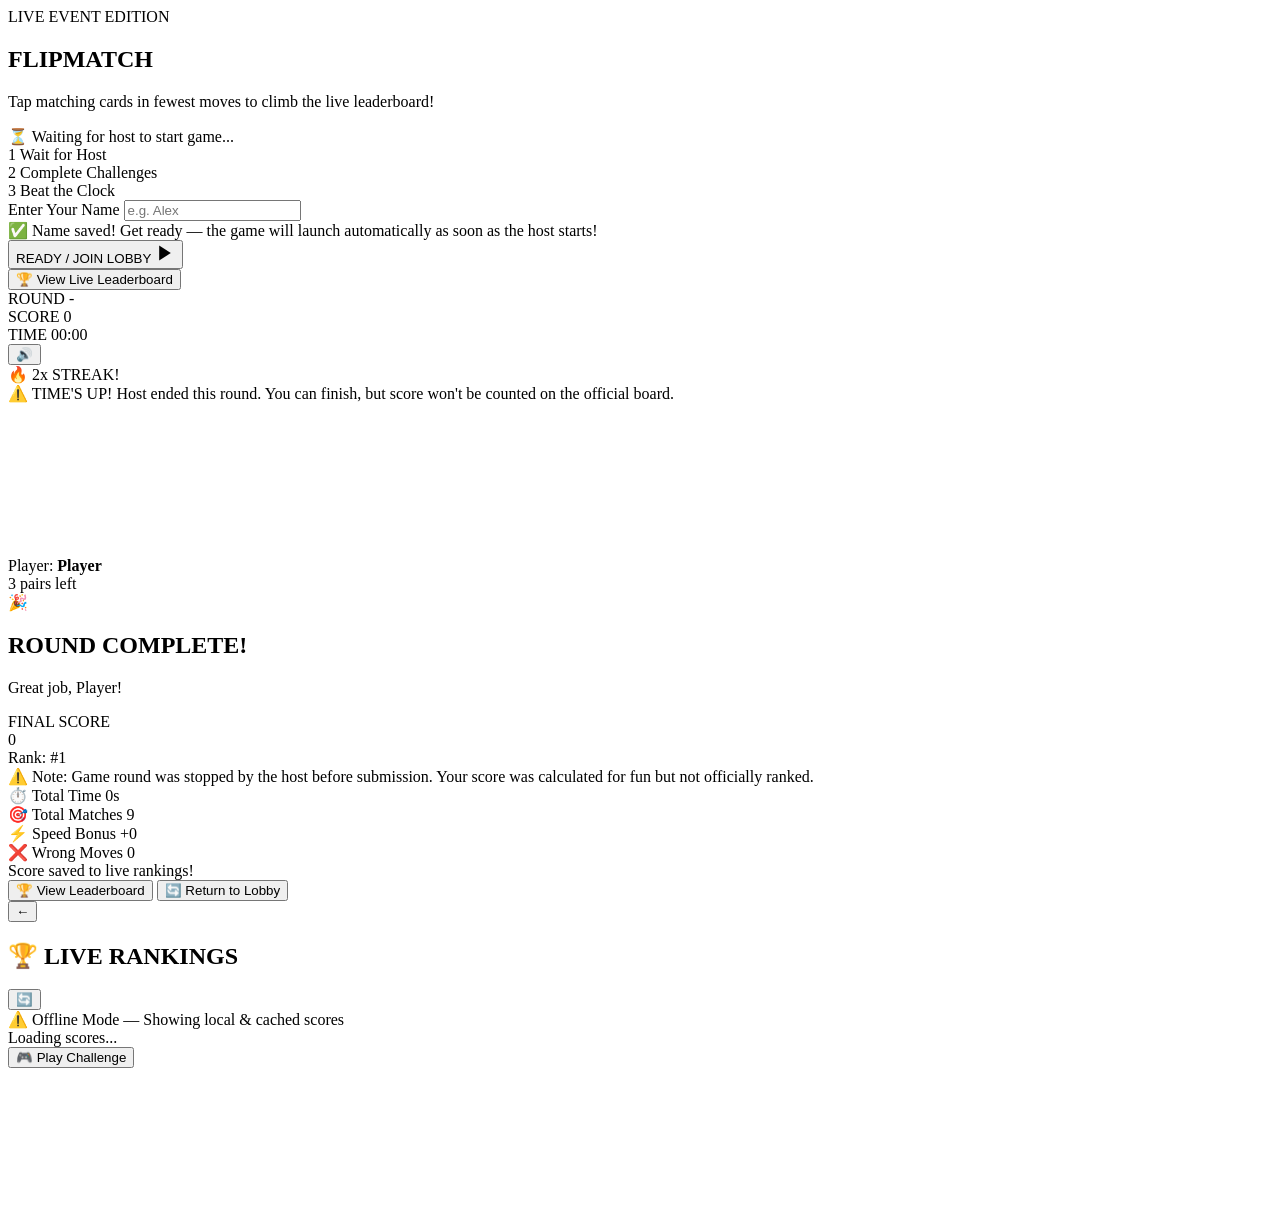
==== frontend/index.html @ e21f1265 "Add Jigsaw puzzle round 2, /games mounting, /api/games endpoints, and synchronized game frontend" ====
<!DOCTYPE html>
<html lang="en">
<head>
  <base href="/flipcard/">
  <meta charset="UTF-8">
  <meta name="viewport" content="width=device-width, initial-scale=1.0, maximum-scale=1.0, user-scalable=no">
  <meta name="description" content="Live Event Card Matching Game - Fast, fun, mobile-first memory challenge with live leaderboard rankings!">
  <meta name="theme-color" content="#0f172a">
  <title>FlipMatch — Live Event Challenge</title>

  <!-- Google Fonts for AARNA Neo-Brutalist Typography -->
  <link rel="preconnect" href="https://fonts.googleapis.com">
  <link rel="preconnect" href="https://fonts.gstatic.com" crossorigin>
  <link href="https://fonts.googleapis.com/css2?family=Poppins:wght@400;500;600;700;800;900&family=Quicksand:wght@600;700;800&display=swap" rel="stylesheet">

  <!-- Stylesheets -->
  <link rel="stylesheet" href="css/base.css">
  <link rel="stylesheet" href="css/game.css">
  <link rel="stylesheet" href="css/cards.css">
  <link rel="stylesheet" href="css/screens.css">
  <link rel="stylesheet" href="css/leaderboard.css">
</head>
<body>
  <div id="app" class="app-container">

    <!-- Toast Notification Container -->
    <div id="toast-container" class="toast-container" aria-live="polite"></div>

    <!-- Screen 1: Start Screen -->
    <section id="screen-start" class="screen screen-active">
      <div class="glass-card start-card">
        <div class="brand-badge">LIVE EVENT EDITION</div>
        <h1 class="game-title">FLIP<span class="gradient-text">MATCH</span></h1>
        <p class="game-subtitle">Tap matching cards in fewest moves to climb the live leaderboard!</p>

        <!-- Live Synchronized Game Status Banner -->
        <div id="lobby-status-banner" class="lobby-status-banner status-waiting">
          <span id="lobby-status-text">⏳ Waiting for host to start game...</span>
        </div>

        <div class="instructions-pill">
          <div class="step-item"><span class="step-num">1</span> Wait for Host</div>
          <div class="step-item"><span class="step-num">2</span> Complete Challenges</div>
          <div class="step-item"><span class="step-num">3</span> Beat the Clock</div>
        </div>

        <form id="start-form" class="start-form" onsubmit="return false;">
          <div class="input-group">
            <label for="player-name-input" class="input-label">Enter Your Name</label>
            <input 
              type="text" 
              id="player-name-input" 
              class="text-input" 
              placeholder="e.g. Alex" 
              maxlength="25" 
              autocomplete="name" 
              required
            >
          </div>

          <!-- Lobby Ready Message (When waiting for host) -->
          <div id="lobby-ready-msg" class="lobby-ready-msg hidden">
            ✅ Name saved! Get ready — the game will launch automatically as soon as the host starts!
          </div>
          
          <button id="btn-start-game" type="submit" class="btn btn-primary btn-glow">
            <span id="btn-start-text">READY / JOIN LOBBY</span>
            <svg class="btn-icon" viewBox="0 0 24 24" width="20" height="20" fill="currentColor">
              <path d="M5 3l14 9-14 9V3z"/>
            </svg>
          </button>
        </form>

        <div class="start-footer">
          <button id="btn-view-leaderboard" class="btn-link">
            🏆 View Live Leaderboard
          </button>
        </div>
      </div>
    </section>

    <!-- Screen 2: Game Screen -->
    <section id="screen-game" class="screen screen-hidden">
      <!-- Top HUD Header -->
      <header class="game-hud glass-bar">
        <div class="hud-item hud-round">
          <span class="hud-label">ROUND</span>
          <span id="hud-round-text" class="hud-value highlight-accent">-</span>
        </div>
        <div class="hud-item hud-score">
          <span class="hud-label">SCORE</span>
          <span id="hud-score-text" class="hud-value">0</span>
        </div>
        <div class="hud-item hud-timer">
          <span class="hud-label">TIME</span>
          <span id="hud-timer-text" class="hud-value">00:00</span>
        </div>
        <div class="hud-item hud-sound">
          <button id="btn-toggle-sound" class="btn-icon-toggle" aria-label="Toggle Sound">
            <span id="sound-icon">🔊</span>
          </button>
        </div>
      </header>

      <!-- Combo & Streak Banner -->
      <div id="combo-banner" class="combo-banner hidden">
        <span id="combo-text" class="combo-text">🔥 2x STREAK!</span>
      </div>

      <!-- Game Ended Alert (Shown if host stops round during play) -->
      <div id="game-ended-alert" class="game-ended-alert hidden">
        ⚠️ TIME'S UP! Host ended this round. You can finish, but score won't be counted on the official board.
      </div>

      <!-- Card Grid Area (Responsive 6-Card Grid) -->
      <main class="grid-container">
        <div id="card-grid" class="card-grid" role="region" aria-label="Card Matching Board">
          <!-- Cards injected dynamically by renderer -->
        </div>
        <div id="jigsaw-board" class="jigsaw-board hidden" role="region" aria-label="Jigsaw Puzzle Board">
          <canvas id="jigsaw-canvas"></canvas>
        </div>
      </main>

      <!-- Bottom Status Bar -->
      <footer class="game-footer">
        <div class="player-tag">
          Player: <strong id="hud-player-name">Player</strong>
        </div>
        <div class="status-indicator">
          <span id="round-pairs-remaining">3 pairs left</span>
        </div>
      </footer>
    </section>

    <!-- Screen 3: Result Screen -->
    <section id="screen-result" class="screen screen-hidden">
      <div class="glass-card result-card">
        <div class="result-header">
          <div class="result-icon-celebrate" id="result-badge-icon">🎉</div>
          <h2 class="result-title">ROUND COMPLETE!</h2>
          <p class="result-player">Great job, <span id="result-player-name" class="highlight-text">Player</span>!</p>
        </div>

        <div class="score-display-box">
          <span class="score-caption">FINAL SCORE</span>
          <div id="result-final-score" class="score-number-big">0</div>
          <div id="result-rank-badge" class="rank-badge hidden">Rank: #1</div>
        </div>

        <!-- Disqualified / Round Ended Notice -->
        <div id="result-ended-notice" class="notice-badge hidden">
          ⚠️ Note: Game round was stopped by the host before submission. Your score was calculated for fun but not officially ranked.
        </div>

        <div class="stats-breakdown">
          <div class="stat-row">
            <span class="stat-name">⏱️ Total Time</span>
            <span id="stat-total-time" class="stat-val">0s</span>
          </div>
          <div class="stat-row">
            <span class="stat-name">🎯 Total Matches</span>
            <span id="stat-total-matches" class="stat-val">9</span>
          </div>
          <div class="stat-row">
            <span class="stat-name">⚡ Speed Bonus</span>
            <span id="stat-speed-bonus" class="stat-val">+0</span>
          </div>
          <div class="stat-row">
            <span class="stat-name">❌ Wrong Moves</span>
            <span id="stat-wrong-moves" class="stat-val">0</span>
          </div>
        </div>

        <div id="sync-status-msg" class="sync-status-msg">
          <span class="sync-dot"></span> Score saved to live rankings!
        </div>

        <div class="result-actions">
          <button id="btn-result-leaderboard" class="btn btn-secondary">
            🏆 View Leaderboard
          </button>
          <button id="btn-play-again" class="btn btn-primary btn-glow">
            🔄 Return to Lobby
          </button>
        </div>
      </div>
    </section>

    <!-- Screen 4: Leaderboard Screen -->
    <section id="screen-leaderboard" class="screen screen-hidden">
      <div class="glass-card leaderboard-card">
        <header class="leaderboard-header">
          <button id="btn-back-from-leaderboard" class="btn-icon-back" aria-label="Go Back">
            ←
          </button>
          <h2 class="leaderboard-title">🏆 LIVE RANKINGS</h2>
          <button id="btn-refresh-leaderboard" class="btn-icon-refresh" aria-label="Refresh Scores">
            🔄
          </button>
        </header>

        <div id="offline-badge" class="offline-badge hidden">
          ⚠️ Offline Mode — Showing local & cached scores
        </div>

        <div class="leaderboard-table-wrapper">
          <div id="leaderboard-list" class="leaderboard-list">
            <div class="loading-spinner">Loading scores...</div>
          </div>
        </div>

        <div class="leaderboard-actions">
          <button id="btn-leaderboard-play" class="btn btn-primary btn-glow">
            🎮 Play Challenge
          </button>
        </div>
      </div>
    </section>

    <!-- Floating Confetti Canvas -->
    <canvas id="confetti-canvas" class="confetti-canvas" pointer-events="none"></canvas>

  </div>

  <!-- Socket.io & Modular Scripts -->
  <script src="https://cdn.socket.io/4.7.5/socket.io.min.js"></script>
  <script src="js/config.js"></script>
  <script src="js/sound.js"></script>
  <script src="js/state.js"></script>
  <script src="js/engine.js"></script>
  <script src="js/jigsaw.js"></script>
  <script src="js/api.js"></script>
  <script src="js/queue.js"></script>
  <script src="js/ui/renderer.js"></script>
  <script src="js/app.js"></script>
</body>
</html>
---- frontend/css/base.css ----
/* ==========================================================================
   AARNA Neo-Brutalist Design System & CSS Variables
   ========================================================================== */

:root {
  /* Core AARNA Palette */
  --bg-primary: #f4795b;       /* Warm Coral / Terracotta */
  --bg-secondary: #c9aef0;     /* Soft Lilac / Lavender */
  --bg-secondary-dark: #bfa1e9;
  --bg-cream: #fbeee0;         /* Warm Peach / Cream Surface */
  --bg-white: #ffffff;

  /* Accent & Action Colors */
  --primary: #f4795b;
  --primary-hover: #e86241;
  --accent-lilac: #c9aef0;
  --accent-gold: #fbbf24;
  --accent-green: #10b981;
  --accent-rose: #f43f5e;

  /* Typography Colors */
  --text-main: #3b2412;        /* Dark Espresso / Chocolate Brown */
  --text-muted: #6b5344;       /* Medium Warm Brown */
  --text-light: #ffffff;
  --text-faint: #9c8273;

  /* Card Colors */
  --card-back-bg: #c9aef0;
  --card-front-bg: #ffffff;
  --card-border: 2px solid #3b2412;

  /* Neo-Brutalist Borders & Hard Shadows */
  --border-thick: 3px solid #3b2412;
  --border-medium: 2px solid #3b2412;
  --border-thin: 1.5px solid #3b2412;
  --border-dashed: 2px dashed #3b2412;

  --shadow-hard-lg: 6px 6px 0px #3b2412;
  --shadow-hard-md: 4px 4px 0px #3b2412;
  --shadow-hard-sm: 2px 2px 0px #3b2412;

  /* Typography */
  --font-heading: 'Quicksand', 'Poppins', -apple-system, sans-serif;
  --font-main: 'Poppins', 'Quicksand', -apple-system, sans-serif;

  /* Radius */
  --radius-sm: 10px;
  --radius-md: 16px;
  --radius-lg: 24px;
  --radius-xl: 28px;
  --radius-full: 50px;
  --max-app-width: 480px;
}

/* Reset & Base Setup */
*, *::before, *::after {
  box-sizing: border-box;
  margin: 0;
  padding: 0;
  -webkit-tap-highlight-color: transparent;
  user-select: none;
}

html, body {
  width: 100%;
  height: 100%;
  overflow: hidden;
  font-family: var(--font-main);
  color: var(--text-main);
  line-height: 1.5;
}

/* AARNA Signature Geometric Diamond / Checkerboard Pattern */
body {
  display: flex;
  justify-content: center;
  align-items: center;
  background-color: var(--bg-primary);
  background-image: 
    linear-gradient(45deg, var(--bg-secondary) 25%, transparent 25%, transparent 75%, var(--bg-secondary) 75%),
    linear-gradient(45deg, var(--bg-secondary) 25%, transparent 25%, transparent 75%, var(--bg-secondary) 75%);
  background-size: 80px 80px;
  background-position: 0 0, 40px 40px;
}

/* Main Container Shell */
.app-container {
  width: 100%;
  max-width: var(--max-app-width);
  height: 100%;
  max-height: 880px;
  position: relative;
  overflow: hidden;
  display: flex;
  flex-direction: column;
  background: transparent;
  padding: 16px;
}

@media (max-width: 480px) {
  .app-container {
    max-height: 100vh;
    padding: 12px;
  }
}

/* Neo-Brutalist Cream Card Container */
.glass-card {
  background: var(--bg-cream);
  border: var(--border-thick);
  border-radius: var(--radius-xl);
  box-shadow: var(--shadow-hard-lg);
  padding: 24px 20px;
  color: var(--text-main);
}

/* Typography Helpers */
.gradient-text {
  color: var(--bg-primary);
  text-shadow: 1.5px 1.5px 0px #3b2412;
}

.highlight-accent {
  color: var(--bg-primary);
  font-weight: 800;
}

.highlight-text {
  background-color: var(--bg-secondary);
  color: var(--text-main);
  padding: 2px 8px;
  border-radius: 6px;
  border: var(--border-thin);
  display: inline-block;
  font-weight: 800;
}

/* Buttons with Neo-Brutalist Hard Shadows */
.btn {
  display: inline-flex;
  align-items: center;
  justify-content: center;
  gap: 8px;
  padding: 14px 20px;
  border-radius: var(--radius-md);
  font-family: var(--font-heading);
  font-size: 1rem;
  font-weight: 800;
  text-transform: uppercase;
  letter-spacing: 0.04em;
  cursor: pointer;
  border: var(--border-medium);
  box-shadow: var(--shadow-hard-md);
  outline: none;
  transition: transform 0.15s ease, box-shadow 0.15s ease, background 0.15s ease;
  width: 100%;
}

.btn-primary {
  background: linear-gradient(135deg, #f4795b 0%, #e86241 100%);
  color: #ffffff;
}

.btn-primary:active {
  transform: translate(2px, 2px);
  box-shadow: var(--shadow-hard-sm);
}

.btn-secondary {
  background: linear-gradient(135deg, #c9aef0 0%, #bfa1e9 100%);
  color: var(--text-main);
}

.btn-secondary:active {
  transform: translate(2px, 2px);
  box-shadow: var(--shadow-hard-sm);
}

.btn-link {
  background: none;
  border: none;
  color: var(--text-muted);
  font-family: var(--font-heading);
  font-size: 0.95rem;
  font-weight: 800;
  cursor: pointer;
  padding: 8px 12px;
  border-radius: var(--radius-sm);
  transition: color 0.15s;
}

.btn-link:hover, .btn-link:active {
  color: var(--text-main);
  text-decoration: underline;
}

/* Toast Container & Notification */
.toast-container {
  position: absolute;
  top: 14px;
  left: 14px;
  right: 14px;
  display: flex;
  flex-direction: column;
  gap: 8px;
  z-index: 1000;
  pointer-events: none;
}

.toast {
  background: var(--bg-white);
  border: var(--border-medium);
  box-shadow: var(--shadow-hard-md);
  color: var(--text-main);
  padding: 10px 16px;
  border-radius: var(--radius-md);
  font-family: var(--font-heading);
  font-size: 0.9rem;
  font-weight: 800;
  display: flex;
  align-items: center;
  gap: 10px;
  animation: toastSlideIn 0.3s cubic-bezier(0.16, 1, 0.3, 1) forwards;
  pointer-events: auto;
}

.toast-success { background: #dcfce7; border-color: var(--text-main); }
.toast-warning { background: #fef3c7; border-color: var(--text-main); }
.toast-error { background: #ffe4e6; border-color: var(--text-main); }

@keyframes toastSlideIn {
  from { opacity: 0; transform: translateY(-20px); }
  to { opacity: 1; transform: translateY(0); }
}

.hidden {
  display: none !important;
}
---- frontend/css/game.css ----
/* ==========================================================================
   AARNA Game Screen & HUD Layout
   ========================================================================== */

#screen-game {
  display: flex;
  flex-direction: column;
  height: 100%;
  padding: 8px 4px;
  gap: 12px;
  justify-content: space-between;
}

/* Neo-Brutalist HUD Header */
.game-hud {
  display: grid;
  grid-template-columns: 1fr 1.2fr 1fr auto;
  align-items: center;
  gap: 8px;
  padding: 10px 14px;
  border-radius: var(--radius-lg);
  background: var(--bg-cream);
  border: var(--border-thick);
  box-shadow: var(--shadow-hard-md);
  z-index: 10;
}

.hud-item {
  display: flex;
  flex-direction: column;
  align-items: center;
  justify-content: center;
}

.hud-label {
  font-family: var(--font-heading);
  font-size: 0.7rem;
  font-weight: 800;
  letter-spacing: 0.05em;
  color: var(--text-muted);
}

.hud-value {
  font-family: var(--font-heading);
  font-size: 1.25rem;
  font-weight: 800;
  color: var(--text-main);
}

#hud-round-text {
  color: var(--text-main);
  background: var(--bg-secondary);
  padding: 1px 8px;
  border-radius: var(--radius-sm);
  border: 1.5px solid var(--text-main);
  font-size: 0.95rem;
}

#hud-score-text {
  color: var(--bg-primary);
  font-size: 1.35rem;
  text-shadow: 1px 1px 0px #3b2412;
  transition: transform 0.2s cubic-bezier(0.175, 0.885, 0.32, 1.275);
}

.score-bump {
  animation: scorePulse 0.3s ease;
}

@keyframes scorePulse {
  0% { transform: scale(1); }
  50% { transform: scale(1.25); color: #16a34a; }
  100% { transform: scale(1); }
}

.btn-icon-toggle {
  background: var(--bg-white);
  border: var(--border-medium);
  border-radius: var(--radius-sm);
  box-shadow: var(--shadow-hard-sm);
  color: var(--text-main);
  padding: 6px 8px;
  cursor: pointer;
  font-size: 1rem;
  transition: transform 0.15s;
  display: flex;
  align-items: center;
  justify-content: center;
}

.btn-icon-toggle:active {
  transform: translate(1px, 1px);
  box-shadow: none;
}

/* Combo Banner */
.combo-banner {
  height: 28px;
  display: flex;
  align-items: center;
  justify-content: center;
}

.combo-text {
  font-family: var(--font-heading);
  font-size: 0.85rem;
  font-weight: 800;
  letter-spacing: 0.05em;
  padding: 4px 14px;
  border-radius: var(--radius-full);
  background: var(--bg-primary);
  color: #ffffff;
  border: var(--border-medium);
  box-shadow: var(--shadow-hard-sm);
  animation: comboPop 0.4s cubic-bezier(0.175, 0.885, 0.32, 1.275);
}

@keyframes comboPop {
  0% { transform: scale(0.7); opacity: 0; }
  70% { transform: scale(1.1); opacity: 1; }
  100% { transform: scale(1); }
}

/* Grid Container */
.grid-container {
  flex: 1;
  display: flex;
  align-items: center;
  justify-content: center;
  width: 100%;
  max-height: calc(100% - 130px);
}

/* 6 Card Grid Layout */
.card-grid {
  display: grid;
  grid-template-columns: repeat(2, 1fr);
  grid-template-rows: repeat(3, 1fr);
  gap: 14px;
  width: 100%;
  height: 100%;
  max-width: 380px;
  max-height: 480px;
  margin: 0 auto;
}

@media (min-height: 700px) {
  .card-grid {
    gap: 16px;
    max-height: 520px;
  }
}

/* Bottom Game Footer */
.game-footer {
  display: flex;
  justify-content: space-between;
  align-items: center;
  padding: 10px 16px;
  background: var(--bg-cream);
  border: var(--border-thick);
  border-radius: var(--radius-lg);
  box-shadow: var(--shadow-hard-md);
  font-size: 0.85rem;
  font-weight: 700;
  color: var(--text-muted);
}

.player-tag strong {
  color: var(--text-main);
}

.status-indicator {
  color: var(--bg-primary);
  font-weight: 800;
}

/* Jigsaw Board */
#jigsaw-board {
  width: 100%;
  height: 100%;
  display: flex;
  align-items: center;
  justify-content: center;
  position: relative;
}

#jigsaw-canvas {
  width: 100%;
  height: 100%;
  touch-action: none;
  cursor: grab;
}

#jigsaw-canvas:active {
  cursor: grabbing;
}
---- frontend/css/cards.css ----
/* ==========================================================================
   AARNA Neo-Brutalist 3D Card Styling
   ========================================================================== */

.card-item {
  position: relative;
  width: 100%;
  height: 100%;
  perspective: 1000px;
  cursor: pointer;
  -webkit-tap-highlight-color: transparent;
  touch-action: manipulation;
  user-select: none;
  -webkit-user-select: none;
}

.card-inner {
  position: relative;
  width: 100%;
  height: 100%;
  text-align: center;
  transition: transform 0.32s cubic-bezier(0.34, 1.56, 0.64, 1);
  transform-style: preserve-3d;
  border-radius: var(--radius-md);
  will-change: transform;
  transform: translateZ(0);
}

.card-item:active .card-inner {
  transform: translate(2px, 2px);
}

.card-item.is-flipped .card-inner {
  transform: rotateY(180deg);
}

.card-item.is-flipped:active .card-inner {
  transform: rotateY(180deg) translate(2px, 2px);
}

/* Front & Back Common Styles */
.card-face {
  position: absolute;
  width: 100%;
  height: 100%;
  -webkit-backface-visibility: hidden;
  backface-visibility: hidden;
  border-radius: var(--radius-md);
  display: flex;
  align-items: center;
  justify-content: center;
  border: var(--border-medium);
  box-shadow: var(--shadow-hard-md);
  overflow: hidden;
}

/* Card Back (Lilac / Lavender with Playful Emblem) */
.card-face-back {
  background-color: var(--bg-secondary);
  background-image: 
    radial-gradient(circle at 50% 50%, rgba(255, 255, 255, 0.4) 0%, transparent 65%),
    linear-gradient(45deg, rgba(59, 36, 18, 0.08) 25%, transparent 25%, transparent 75%, rgba(59, 36, 18, 0.08) 75%);
  background-size: 100% 100%, 14px 14px;
}

.card-back-pattern {
  width: 100%;
  height: 100%;
  display: flex;
  align-items: center;
  justify-content: center;
}

.card-back-icon {
  font-size: 1.8rem;
  color: var(--text-main);
  filter: drop-shadow(1px 1px 0px #ffffff);
  transition: transform 0.2s cubic-bezier(0.175, 0.885, 0.32, 1.275);
}

.card-item:hover .card-back-icon {
  transform: scale(1.15) rotate(10deg);
}

/* Card Front (Clean Cream/White with High Contrast) */
.card-face-front {
  background-color: var(--bg-white);
  transform: rotateY(180deg);
  border: var(--border-medium);
  position: relative;
  overflow: hidden;
}

.card-content-emoji {
  font-size: 2.8rem;
  line-height: 1;
  filter: drop-shadow(2px 2px 0px rgba(59, 36, 18, 0.15));
  transition: transform 0.2s cubic-bezier(0.175, 0.885, 0.32, 1.275);
  display: flex;
  align-items: center;
  justify-content: center;
  width: 100%;
  height: 100%;
}

.card-content-img {
  position: absolute;
  top: 0;
  left: 0;
  width: 100%;
  height: 100%;
  object-fit: cover;
  border-radius: calc(var(--radius-md) - 2px);
  opacity: 0;
  transition: opacity 0.22s ease-in;
}

.card-content-img.is-loaded {
  opacity: 1;
}

/* Match Animation */
.card-item.is-matched .card-inner {
  transform: rotateY(180deg);
  animation: matchSuccess 0.5s ease forwards;
}

.card-item.is-matched .card-face-front {
  background-color: #dcfce7;
  border-color: var(--text-main);
  box-shadow: 0 0 0 2px #10b981, var(--shadow-hard-md);
}

.card-item.is-matched .card-content-emoji {
  animation: matchBounce 0.4s ease;
}

@keyframes matchSuccess {
  0% { transform: rotateY(180deg) scale(1); }
  50% { transform: rotateY(180deg) scale(1.08); }
  100% { transform: rotateY(180deg) scale(1); }
}

@keyframes matchBounce {
  0%, 100% { transform: scale(1); }
  50% { transform: scale(1.25); }
}

/* Mismatch Shake Animation */
.card-item.is-mismatch .card-inner {
  animation: mismatchShake 0.45s ease-in-out;
}

.card-item.is-mismatch .card-face-front {
  background-color: #fee2e2;
  box-shadow: 0 0 0 2px var(--bg-primary), var(--shadow-hard-md);
}

@keyframes mismatchShake {
  0%, 100% { transform: rotateY(180deg) translateX(0); }
  20%, 60% { transform: rotateY(180deg) translateX(-6px); }
  40%, 80% { transform: rotateY(180deg) translateX(6px); }
}

/* Disabled State */
.card-item.is-disabled {
  pointer-events: none;
}
---- frontend/css/screens.css ----
/* ==========================================================================
   AARNA Screen Transitions & Overlays (Start, Result, Overlays)
   ========================================================================== */

.screen {
  position: absolute;
  top: 0;
  left: 0;
  width: 100%;
  height: 100%;
  display: flex;
  flex-direction: column;
  justify-content: center;
  align-items: center;
  padding: 12px;
  opacity: 0;
  visibility: hidden;
  transform: scale(0.96) translateY(8px);
  transition: opacity 0.35s cubic-bezier(0.16, 1, 0.3, 1),
              transform 0.35s cubic-bezier(0.16, 1, 0.3, 1),
              visibility 0.35s;
  z-index: 1;
}

.screen.screen-active {
  opacity: 1;
  visibility: visible;
  transform: scale(1) translateY(0);
  z-index: 2;
}

/* --------------------------------------------------------------------------
   Start Screen
   -------------------------------------------------------------------------- */
.start-card {
  width: 100%;
  max-width: 390px;
  text-align: center;
  display: flex;
  flex-direction: column;
  align-items: center;
  gap: 14px;
}

.brand-badge {
  font-family: var(--font-heading);
  font-size: 0.75rem;
  font-weight: 800;
  letter-spacing: 0.08em;
  padding: 5px 16px;
  border-radius: var(--radius-full);
  background: var(--bg-secondary);
  border: var(--border-medium);
  box-shadow: var(--shadow-hard-sm);
  color: var(--text-main);
}

.game-title {
  font-family: var(--font-heading);
  font-size: 2.6rem;
  font-weight: 900;
  letter-spacing: -0.03em;
  line-height: 1.05;
  color: var(--text-main);
}

.game-subtitle {
  font-size: 0.88rem;
  font-weight: 500;
  color: var(--text-muted);
  line-height: 1.4;
  margin-top: -6px;
}

.instructions-pill {
  display: flex;
  justify-content: space-around;
  width: 100%;
  background: var(--bg-white);
  border: var(--border-medium);
  box-shadow: var(--shadow-hard-sm);
  border-radius: var(--radius-md);
  padding: 10px 8px;
  margin: 2px 0;
}

.step-item {
  font-family: var(--font-heading);
  font-size: 0.72rem;
  font-weight: 800;
  color: var(--text-main);
  display: flex;
  align-items: center;
  gap: 4px;
}

.step-num {
  width: 18px;
  height: 18px;
  border-radius: 50%;
  background: var(--bg-primary);
  color: #ffffff;
  border: 1px solid var(--text-main);
  display: inline-flex;
  align-items: center;
  justify-content: center;
  font-size: 0.65rem;
  font-weight: 900;
}

.start-form {
  width: 100%;
  display: flex;
  flex-direction: column;
  gap: 14px;
}

.input-group {
  display: flex;
  flex-direction: column;
  gap: 6px;
  text-align: left;
}

.input-label {
  font-family: var(--font-heading);
  font-size: 0.82rem;
  font-weight: 800;
  color: var(--text-main);
}

.text-input {
  width: 100%;
  padding: 13px 16px;
  border-radius: var(--radius-md);
  background: var(--bg-white);
  border: var(--border-medium);
  box-shadow: var(--shadow-hard-sm);
  color: var(--text-main);
  font-family: var(--font-heading);
  font-size: 1rem;
  font-weight: 700;
  outline: none;
  transition: all 0.2s ease;
}

.text-input:focus {
  border-color: var(--text-main);
  box-shadow: 0 0 0 3px var(--bg-secondary), var(--shadow-hard-sm);
}

.text-input::placeholder {
  color: var(--text-faint);
  font-weight: 500;
}

.start-footer {
  margin-top: 2px;
}

/* --------------------------------------------------------------------------
   Result Screen
   -------------------------------------------------------------------------- */
.result-card {
  width: 100%;
  max-width: 390px;
  text-align: center;
  display: flex;
  flex-direction: column;
  gap: 14px;
}

.result-header {
  display: flex;
  flex-direction: column;
  align-items: center;
  gap: 2px;
}

.result-icon-celebrate {
  font-size: 3rem;
  animation: floatBounce 2s ease-in-out infinite;
}

@keyframes floatBounce {
  0%, 100% { transform: translateY(0); }
  50% { transform: translateY(-8px); }
}

.result-title {
  font-family: var(--font-heading);
  font-size: 1.7rem;
  font-weight: 900;
  letter-spacing: -0.01em;
  color: var(--text-main);
}

.result-player {
  font-size: 0.92rem;
  color: var(--text-muted);
}

.score-display-box {
  background: var(--bg-secondary);
  border: var(--border-thick);
  border-radius: var(--radius-lg);
  box-shadow: var(--shadow-hard-md);
  padding: 14px;
  display: flex;
  flex-direction: column;
  align-items: center;
  position: relative;
}

.score-caption {
  font-family: var(--font-heading);
  font-size: 0.75rem;
  font-weight: 800;
  letter-spacing: 0.1em;
  color: var(--text-main);
}

.score-number-big {
  font-family: var(--font-heading);
  font-size: 3rem;
  font-weight: 900;
  color: var(--bg-primary);
  text-shadow: 2px 2px 0px #3b2412;
  line-height: 1.05;
  margin: 2px 0;
}

.rank-badge {
  font-family: var(--font-heading);
  font-size: 0.82rem;
  font-weight: 900;
  padding: 4px 14px;
  border-radius: var(--radius-full);
  background: var(--bg-white);
  color: var(--text-main);
  border: var(--border-medium);
  box-shadow: var(--shadow-hard-sm);
  margin-top: 4px;
}

.stats-breakdown {
  background: var(--bg-white);
  border: var(--border-medium);
  border-radius: var(--radius-md);
  box-shadow: var(--shadow-hard-sm);
  padding: 12px 16px;
  display: flex;
  flex-direction: column;
  gap: 8px;
}

.stat-row {
  display: flex;
  justify-content: space-between;
  align-items: center;
  font-size: 0.85rem;
}

.stat-name {
  color: var(--text-muted);
  font-weight: 600;
}

.stat-val {
  font-family: var(--font-heading);
  font-weight: 800;
  color: var(--text-main);
}

.sync-status-msg {
  font-family: var(--font-heading);
  font-size: 0.78rem;
  font-weight: 700;
  color: var(--text-main);
  display: flex;
  align-items: center;
  justify-content: center;
  gap: 6px;
}

.sync-dot {
  width: 8px;
  height: 8px;
  border-radius: 50%;
  background: #16a34a;
  border: 1px solid var(--text-main);
  display: inline-block;
}

.result-actions {
  display: flex;
  flex-direction: column;
  gap: 10px;
  margin-top: 2px;
}

/* --------------------------------------------------------------------------
   Confetti Canvas
   -------------------------------------------------------------------------- */
.confetti-canvas {
  position: absolute;
  top: 0;
  left: 0;
  width: 100%;
  height: 100%;
  pointer-events: none;
  z-index: 100;
}

/* --------------------------------------------------------------------------
   Live Synchronized Lobby & Game Alert Banners
   -------------------------------------------------------------------------- */
.lobby-status-banner {
  width: 100%;
  padding: 10px 14px;
  border-radius: var(--radius-md);
  font-family: var(--font-heading);
  font-size: 0.84rem;
  font-weight: 800;
  border: var(--border-medium);
  box-shadow: var(--shadow-hard-sm);
  display: flex;
  align-items: center;
  justify-content: center;
  gap: 8px;
  text-align: center;
  transition: all 0.3s ease;
}

.lobby-status-banner.status-waiting {
  background: #fef3c7;
  color: #92400e;
  border-color: #b45309;
}

.lobby-status-banner.status-playing {
  background: #dcfce7;
  color: #166534;
  border-color: #15803d;
  animation: pulseGreen 1.5s infinite;
}

.lobby-status-banner.status-ended {
  background: #fee2e2;
  color: #991b1b;
  border-color: #b91c1c;
}

@keyframes pulseGreen {
  0%, 100% { transform: scale(1); }
  50% { transform: scale(1.02); }
}

.lobby-ready-msg {
  background: #eff6ff;
  border: 2px dashed #2563eb;
  border-radius: var(--radius-md);
  padding: 10px 12px;
  font-size: 0.82rem;
  font-weight: 700;
  color: #1e40af;
  line-height: 1.35;
}

.game-ended-alert {
  background: #fef2f2;
  border: 2px solid #ef4444;
  box-shadow: 2px 2px 0px #991b1b;
  border-radius: var(--radius-md);
  padding: 8px 12px;
  margin: 6px 12px;
  font-family: var(--font-heading);
  font-size: 0.8rem;
  font-weight: 800;
  color: #991b1b;
  text-align: center;
  animation: shakeAlert 0.4s ease;
  z-index: 10;
}

@keyframes shakeAlert {
  0%, 100% { transform: translateX(0); }
  25% { transform: translateX(-4px); }
  75% { transform: translateX(4px); }
}

.notice-badge {
  background: #fee2e2;
  color: #991b1b;
  border: 1.5px solid #991b1b;
  border-radius: var(--radius-md);
  padding: 8px 10px;
  font-size: 0.8rem;
  font-weight: 700;
  line-height: 1.3;
}
---- frontend/css/leaderboard.css ----
/* ==========================================================================
   AARNA Leaderboard Screen & Rankings Styling
   ========================================================================== */

.leaderboard-card {
  width: 100%;
  max-width: 390px;
  height: 90%;
  max-height: 640px;
  display: flex;
  flex-direction: column;
  gap: 12px;
  padding: 20px 16px;
}

.leaderboard-header {
  display: flex;
  align-items: center;
  justify-content: space-between;
  border-bottom: var(--border-dashed);
  padding-bottom: 12px;
}

.leaderboard-title {
  font-family: var(--font-heading);
  font-size: 1.3rem;
  font-weight: 900;
  letter-spacing: -0.01em;
  color: var(--text-main);
}

.btn-icon-back, .btn-icon-refresh {
  background: var(--bg-white);
  border: var(--border-medium);
  box-shadow: var(--shadow-hard-sm);
  border-radius: var(--radius-sm);
  color: var(--text-main);
  width: 36px;
  height: 36px;
  display: flex;
  align-items: center;
  justify-content: center;
  font-size: 1.1rem;
  cursor: pointer;
  transition: transform 0.15s;
}

.btn-icon-back:active, .btn-icon-refresh:active {
  transform: translate(1px, 1px);
  box-shadow: none;
}

.offline-badge {
  background: #fef3c7;
  border: var(--border-thin);
  color: #92400e;
  font-family: var(--font-heading);
  font-size: 0.75rem;
  font-weight: 800;
  padding: 6px 12px;
  border-radius: var(--radius-sm);
  text-align: center;
}

.leaderboard-table-wrapper {
  flex: 1;
  overflow-y: auto;
  overflow-x: hidden;
  padding-right: 4px;
  scrollbar-width: thin;
  scrollbar-color: var(--text-main) transparent;
}

.leaderboard-table-wrapper::-webkit-scrollbar {
  width: 5px;
}
.leaderboard-table-wrapper::-webkit-scrollbar-thumb {
  background: var(--text-main);
  border-radius: 4px;
}

.leaderboard-list {
  display: flex;
  flex-direction: column;
  gap: 8px;
}

.leaderboard-row {
  display: grid;
  grid-template-columns: 36px 1fr auto;
  align-items: center;
  gap: 10px;
  padding: 10px 12px;
  background: var(--bg-white);
  border: var(--border-medium);
  box-shadow: var(--shadow-hard-sm);
  border-radius: var(--radius-md);
  transition: transform 0.15s ease;
}

/* Current player highlight */
.leaderboard-row.is-current-player {
  background: var(--bg-secondary);
  border: var(--border-medium);
  box-shadow: var(--shadow-hard-md);
  transform: scale(1.02);
}

/* Rank Badges */
.rank-col {
  display: flex;
  align-items: center;
  justify-content: center;
}

.rank-number {
  font-family: var(--font-heading);
  font-size: 1rem;
  font-weight: 900;
  color: var(--text-muted);
}

.rank-top-1 { font-size: 1.3rem; }
.rank-top-2 { font-size: 1.3rem; }
.rank-top-3 { font-size: 1.3rem; }

.player-info-col {
  display: flex;
  flex-direction: column;
  overflow: hidden;
}

.player-name-text {
  font-family: var(--font-heading);
  font-size: 0.95rem;
  font-weight: 800;
  color: var(--text-main);
  white-space: nowrap;
  overflow: hidden;
  text-overflow: ellipsis;
}

.player-meta-text {
  font-size: 0.72rem;
  font-weight: 600;
  color: var(--text-muted);
}

.score-col {
  text-align: right;
  display: flex;
  flex-direction: column;
  align-items: flex-end;
}

.score-val-text {
  font-family: var(--font-heading);
  font-size: 1.15rem;
  font-weight: 900;
  color: var(--bg-primary);
  text-shadow: 1px 1px 0px #3b2412;
}

.score-time-text {
  font-family: var(--font-heading);
  font-size: 0.7rem;
  font-weight: 800;
  color: var(--text-muted);
}

.leaderboard-actions {
  padding-top: 4px;
}

.loading-spinner {
  text-align: center;
  padding: 24px;
  font-family: var(--font-heading);
  font-weight: 800;
  color: var(--text-muted);
  font-size: 0.9rem;
}

.empty-leaderboard {
  text-align: center;
  padding: 32px 16px;
  font-family: var(--font-heading);
  font-weight: 700;
  color: var(--text-muted);
}
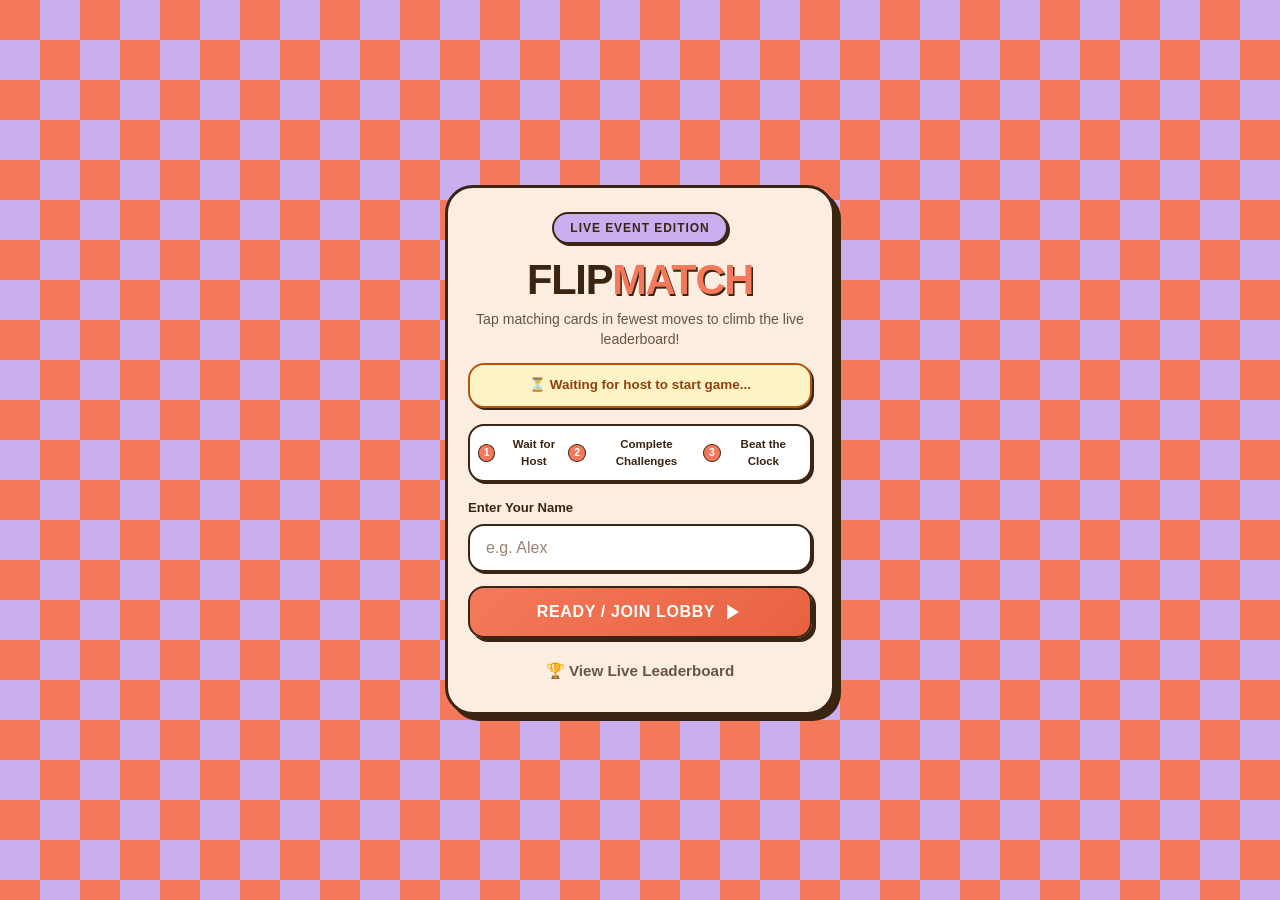
==== commit 14ab1017: "fix(games,admin): align endpoints, routing, 100-point scoring model, and clean up directories" ====
--- a/frontend/index.html
+++ b/frontend/index.html
@@ -1,7 +1,6 @@
 <!DOCTYPE html>
 <html lang="en">
 <head>
-  <base href="/flipcard/">
   <meta charset="UTF-8">
   <meta name="viewport" content="width=device-width, initial-scale=1.0, maximum-scale=1.0, user-scalable=no">
   <meta name="description" content="Live Event Card Matching Game - Fast, fun, mobile-first memory challenge with live leaderboard rankings!">
@@ -120,6 +119,9 @@
         <div id="jigsaw-board" class="jigsaw-board hidden" role="region" aria-label="Jigsaw Puzzle Board">
           <canvas id="jigsaw-canvas"></canvas>
         </div>
+        <div id="slider-board" class="slider-board hidden" role="region" aria-label="15-Puzzle Slider Board">
+          <!-- Injected dynamically by SliderEngine -->
+        </div>
       </main>
 
       <!-- Bottom Status Bar -->
@@ -230,6 +232,7 @@
   <script src="js/state.js"></script>
   <script src="js/engine.js"></script>
   <script src="js/jigsaw.js"></script>
+  <script src="js/slider.js"></script>
   <script src="js/api.js"></script>
   <script src="js/queue.js"></script>
   <script src="js/ui/renderer.js"></script>
--- a/frontend/css/game.css
+++ b/frontend/css/game.css
@@ -195,3 +195,191 @@
 #jigsaw-canvas:active {
   cursor: grabbing;
 }
+
+/* ==========================================================================
+   15-Puzzle Image Slider Board & Wooden Aesthetic
+   ========================================================================== */
+
+#slider-board, .slider-board {
+  width: 100%;
+  height: 100%;
+  display: flex;
+  flex-direction: column;
+  align-items: center;
+  justify-content: center;
+  position: relative;
+  gap: 8px;
+}
+
+.slider-header-bar {
+  display: flex;
+  justify-content: space-between;
+  align-items: center;
+  width: 100%;
+  max-width: 420px;
+  padding: 0 4px;
+}
+
+.slider-stat-pill {
+  display: flex;
+  align-items: center;
+  gap: 6px;
+  background: var(--bg-cream);
+  border: var(--border-medium);
+  border-radius: var(--radius-sm);
+  padding: 4px 12px;
+  box-shadow: var(--shadow-hard-sm);
+}
+
+.slider-stat-label {
+  font-family: var(--font-heading);
+  font-size: 0.75rem;
+  font-weight: 800;
+  letter-spacing: 0.05em;
+  color: var(--text-muted);
+}
+
+.slider-stat-value {
+  font-family: var(--font-heading);
+  font-size: 1.1rem;
+  font-weight: 800;
+  color: var(--text-main);
+}
+
+.slider-btn-restart {
+  background: var(--bg-white);
+  border: var(--border-medium);
+  border-radius: var(--radius-sm);
+  box-shadow: var(--shadow-hard-sm);
+  font-family: var(--font-heading);
+  font-size: 0.8rem;
+  font-weight: 800;
+  color: var(--text-main);
+  padding: 6px 14px;
+  cursor: pointer;
+  transition: transform 0.15s, box-shadow 0.15s;
+}
+
+.slider-btn-restart:active {
+  transform: translate(2px, 2px);
+  box-shadow: none;
+}
+
+/* Responsive Board Wrapper (1:1 Aspect Ratio) */
+.slider-board-wrapper {
+  width: 100%;
+  max-width: 440px;
+  aspect-ratio: 1 / 1;
+  display: flex;
+  align-items: center;
+  justify-content: center;
+  margin: 0 auto;
+}
+
+/* Wooden Physical Aesthetic Frame */
+.slider-wood-frame {
+  width: 100%;
+  height: 100%;
+  background: linear-gradient(135deg, #874922 0%, #5d2e0e 50%, #301708 100%);
+  border-radius: 16px;
+  padding: 12px;
+  box-sizing: border-box;
+  box-shadow: inset 0 3px 6px rgba(255, 255, 255, 0.25), 
+              inset 0 -4px 10px rgba(0, 0, 0, 0.8), 
+              0 10px 24px rgba(0, 0, 0, 0.5), 
+              0 2px 4px rgba(0, 0, 0, 0.3);
+  border: 2px solid #230f04;
+  position: relative;
+  transition: box-shadow 0.6s ease;
+}
+
+/* Sunken Dark Inner Tray (Empty Slot Look) */
+.slider-inner-tray {
+  width: 100%;
+  height: 100%;
+  background: #190e06;
+  background-image: radial-gradient(circle at 50% 50%, #251509 0%, #120703 100%);
+  border-radius: 10px;
+  position: relative;
+  overflow: hidden;
+  box-shadow: inset 0 6px 14px rgba(0, 0, 0, 0.95), 
+              inset 0 0 4px rgba(0, 0, 0, 0.8);
+  border: 1.5px solid #2d1609;
+}
+
+/* 15 Sliced Sliding Tiles */
+.slider-tile {
+  position: absolute;
+  width: 25%;
+  height: 25%;
+  box-sizing: border-box;
+  background-repeat: no-repeat;
+  transition: top 0.15s cubic-bezier(0.2, 0, 0.2, 1), left 0.15s cubic-bezier(0.2, 0, 0.2, 1);
+  cursor: pointer;
+  user-select: none;
+  touch-action: manipulation;
+  will-change: top, left;
+  border-radius: 6px;
+  background-origin: content-box;
+}
+
+.slider-tile::after {
+  content: '';
+  position: absolute;
+  inset: 2px;
+  border-radius: 6px;
+  box-shadow: inset 0 1.5px 2px rgba(255, 255, 255, 0.4), 
+              inset 0 -2px 3px rgba(0, 0, 0, 0.6), 
+              0 3px 6px rgba(0, 0, 0, 0.5);
+  pointer-events: none;
+  border: 1px solid rgba(0, 0, 0, 0.3);
+}
+
+.slider-tile:active::after {
+  box-shadow: inset 0 2px 4px rgba(0, 0, 0, 0.7);
+}
+
+/* Number Badges */
+.tile-badge {
+  position: absolute;
+  top: 5px;
+  left: 5px;
+  background: rgba(15, 23, 42, 0.72);
+  color: #ffffff;
+  font-family: var(--font-heading, sans-serif);
+  font-size: 0.72rem;
+  font-weight: 800;
+  line-height: 1;
+  padding: 2px 5px;
+  border-radius: 4px;
+  backdrop-filter: blur(4px);
+  border: 1px solid rgba(255, 255, 255, 0.25);
+  box-shadow: 0 2px 4px rgba(0, 0, 0, 0.4);
+  pointer-events: none;
+  z-index: 2;
+}
+
+/* Final 16th Tile Fade-In */
+.slider-tile-final {
+  opacity: 0;
+  pointer-events: none;
+  transition: opacity 0.6s ease-in-out;
+}
+
+.slider-tile-final.revealed {
+  opacity: 1;
+}
+
+/* No Animation Utility for Shuffling */
+.no-animation .slider-tile {
+  transition: none !important;
+}
+
+/* Victory Glow */
+.slider-won .slider-wood-frame {
+  box-shadow: inset 0 3px 6px rgba(255, 255, 255, 0.3), 
+              inset 0 -4px 10px rgba(0, 0, 0, 0.8), 
+              0 0 30px rgba(234, 179, 8, 0.65), 
+              0 10px 24px rgba(0, 0, 0, 0.5);
+}
+
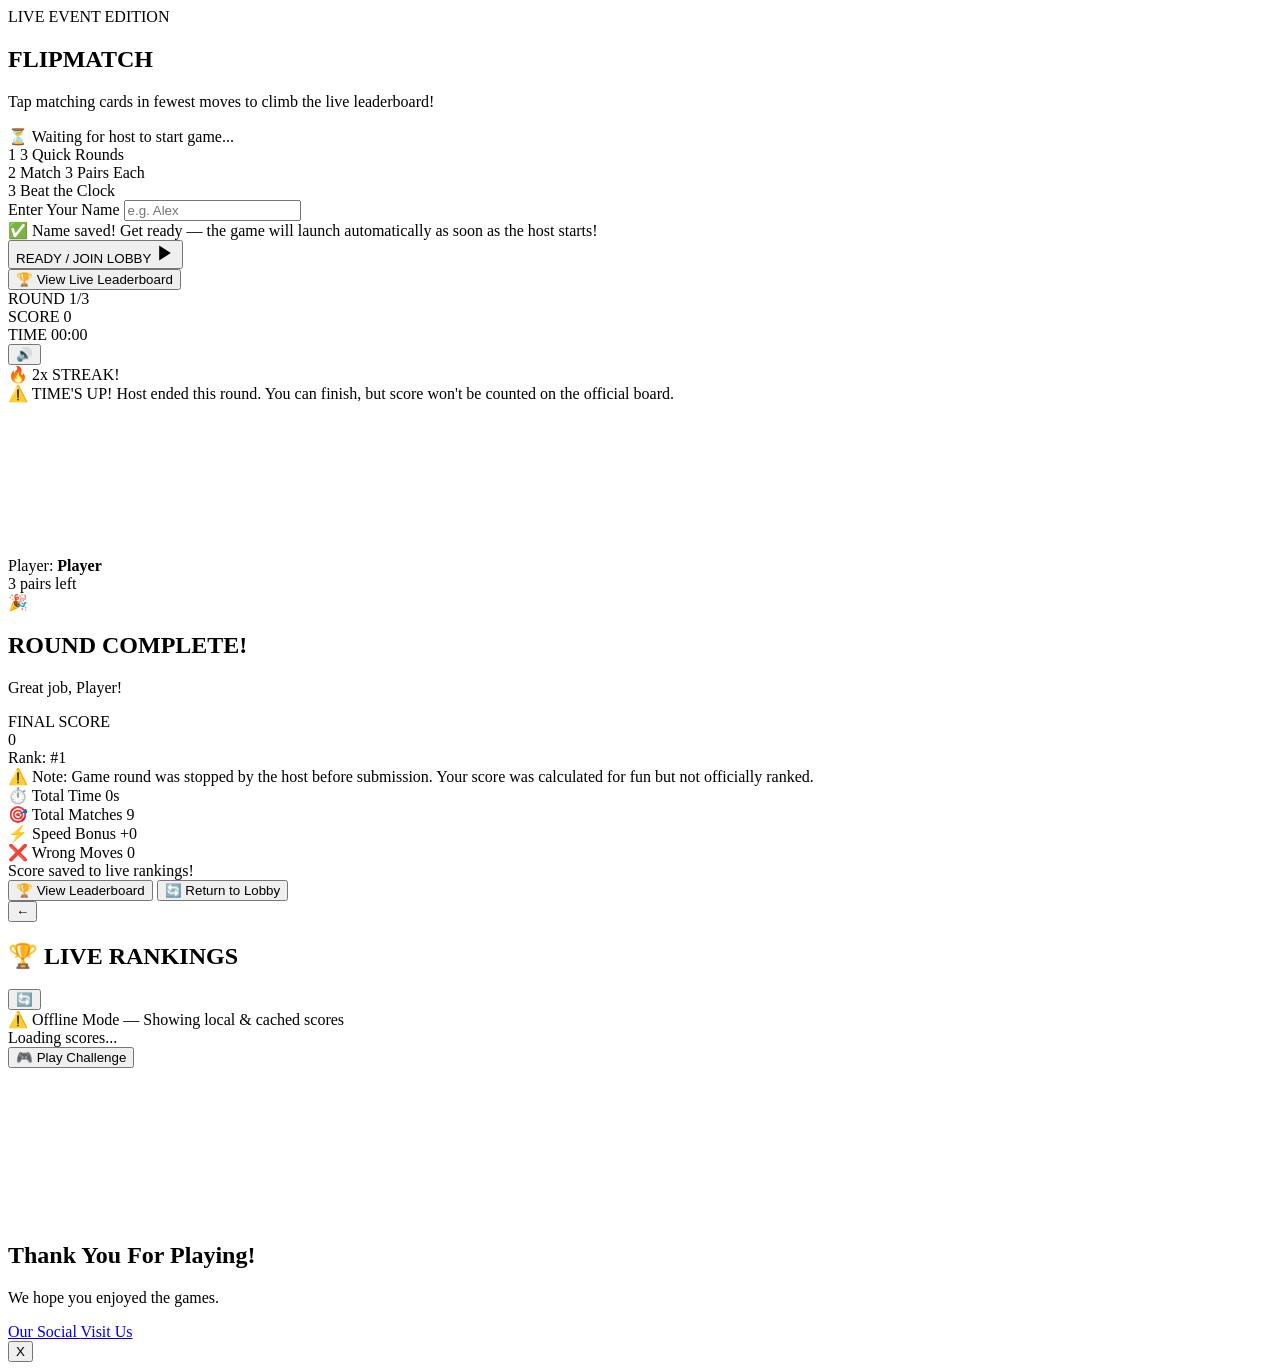
==== commit eb384b52: "fix(games): multi-game round progression, jigsaw canvas fix, pre-existing assets, and live leaderboa" ====
--- a/frontend/index.html
+++ b/frontend/index.html
@@ -1,6 +1,7 @@
 <!DOCTYPE html>
 <html lang="en">
 <head>
+  <base href="/flipcard/">
   <meta charset="UTF-8">
   <meta name="viewport" content="width=device-width, initial-scale=1.0, maximum-scale=1.0, user-scalable=no">
   <meta name="description" content="Live Event Card Matching Game - Fast, fun, mobile-first memory challenge with live leaderboard rankings!">
@@ -38,8 +39,8 @@
         </div>
 
         <div class="instructions-pill">
-          <div class="step-item"><span class="step-num">1</span> Wait for Host</div>
-          <div class="step-item"><span class="step-num">2</span> Complete Challenges</div>
+          <div class="step-item"><span class="step-num">1</span> 3 Quick Rounds</div>
+          <div class="step-item"><span class="step-num">2</span> Match 3 Pairs Each</div>
           <div class="step-item"><span class="step-num">3</span> Beat the Clock</div>
         </div>
 
@@ -84,7 +85,7 @@
       <header class="game-hud glass-bar">
         <div class="hud-item hud-round">
           <span class="hud-label">ROUND</span>
-          <span id="hud-round-text" class="hud-value highlight-accent">-</span>
+          <span id="hud-round-text" class="hud-value highlight-accent">1/3</span>
         </div>
         <div class="hud-item hud-score">
           <span class="hud-label">SCORE</span>
@@ -222,6 +223,23 @@
 
     <!-- Floating Confetti Canvas -->
     <canvas id="confetti-canvas" class="confetti-canvas" pointer-events="none"></canvas>
+
+    <!-- Thank You Overlay -->
+    <div id="thank-you-overlay" class="thank-you-overlay">
+      <div class="glass-card overlay-card">
+        <h2 class="overlay-title">Thank You For Playing!</h2>
+        <p class="overlay-text">We hope you enjoyed the games.</p>
+        <div class="overlay-actions">
+          <a href="https://www.instagram.com/aarna.vbit/" target="_blank" class="btn btn-secondary">
+            Our Social
+          </a>
+          <a href="/" target="_blank" class="btn btn-primary btn-glow">
+            Visit Us
+          </a>
+        </div>
+        <button id="btn-close-overlay" class="btn-icon-close" aria-label="Close">X</button>
+      </div>
+    </div>
 
   </div>
 
--- a/frontend/css/base.css
+++ b/frontend/css/base.css
@@ -152,6 +152,7 @@
   border: var(--border-medium);
   box-shadow: var(--shadow-hard-md);
   outline: none;
+  text-decoration: none;
   transition: transform 0.15s ease, box-shadow 0.15s ease, background 0.15s ease;
   width: 100%;
 }
--- a/frontend/css/cards.css
+++ b/frontend/css/cards.css
@@ -69,17 +69,22 @@
   display: flex;
   align-items: center;
   justify-content: center;
+  padding: 12px;
 }
 
-.card-back-icon {
-  font-size: 1.8rem;
-  color: var(--text-main);
-  filter: drop-shadow(1px 1px 0px #ffffff);
-  transition: transform 0.2s cubic-bezier(0.175, 0.885, 0.32, 1.275);
+.card-back-logo {
+  max-width: 70%;
+  max-height: 70%;
+  object-fit: contain;
+  filter: drop-shadow(1px 2px 3px rgba(59, 36, 18, 0.25));
+  transition: transform 0.25s cubic-bezier(0.175, 0.885, 0.32, 1.275);
+  pointer-events: none;
+  user-select: none;
+  -webkit-user-drag: none;
 }
 
-.card-item:hover .card-back-icon {
-  transform: scale(1.15) rotate(10deg);
+.card-item:hover .card-back-logo {
+  transform: scale(1.12) rotate(4deg);
 }
 
 /* Card Front (Clean Cream/White with High Contrast) */
@@ -89,34 +94,20 @@
   border: var(--border-medium);
   position: relative;
   overflow: hidden;
-}
-
-.card-content-emoji {
-  font-size: 2.8rem;
-  line-height: 1;
-  filter: drop-shadow(2px 2px 0px rgba(59, 36, 18, 0.15));
-  transition: transform 0.2s cubic-bezier(0.175, 0.885, 0.32, 1.275);
   display: flex;
   align-items: center;
   justify-content: center;
-  width: 100%;
-  height: 100%;
 }
 
 .card-content-img {
-  position: absolute;
-  top: 0;
-  left: 0;
   width: 100%;
   height: 100%;
   object-fit: cover;
   border-radius: calc(var(--radius-md) - 2px);
-  opacity: 0;
-  transition: opacity 0.22s ease-in;
-}
-
-.card-content-img.is-loaded {
-  opacity: 1;
+  display: block;
+  user-select: none;
+  -webkit-user-drag: none;
+  transition: transform 0.2s ease;
 }
 
 /* Match Animation */
@@ -131,7 +122,7 @@
   box-shadow: 0 0 0 2px #10b981, var(--shadow-hard-md);
 }
 
-.card-item.is-matched .card-content-emoji {
+.card-item.is-matched .card-content-img {
   animation: matchBounce 0.4s ease;
 }
 
--- a/frontend/css/screens.css
+++ b/frontend/css/screens.css
@@ -399,3 +399,183 @@
   font-weight: 700;
   line-height: 1.3;
 }
+
+/* --------------------------------------------------------------------------
+   Thank You Overlay
+   -------------------------------------------------------------------------- */
+.thank-you-overlay {
+  position: absolute;
+  top: 0;
+  left: 0;
+  width: 100%;
+  height: 100%;
+  background: rgba(15, 23, 42, 0.75);
+  backdrop-filter: blur(4px);
+  -webkit-backdrop-filter: blur(4px);
+  display: flex;
+  justify-content: center;
+  align-items: center;
+  z-index: 200;
+  padding: 20px;
+  opacity: 0;
+  visibility: hidden;
+  transition: opacity 0.3s ease, visibility 0.3s;
+}
+
+.thank-you-overlay.show {
+  opacity: 1;
+  visibility: visible;
+}
+
+.overlay-card {
+  width: 100%;
+  max-width: 340px;
+  text-align: center;
+  display: flex;
+  flex-direction: column;
+  gap: 16px;
+  padding: 28px 24px;
+  position: relative;
+  transform: translateY(20px);
+  transition: transform 0.4s cubic-bezier(0.16, 1, 0.3, 1);
+}
+
+.thank-you-overlay.show .overlay-card {
+  transform: translateY(0);
+}
+
+.overlay-title {
+  font-family: var(--font-heading);
+  font-size: 1.5rem;
+  font-weight: 900;
+  color: var(--text-main);
+  margin-bottom: -4px;
+}
+
+.overlay-text {
+  font-size: 0.95rem;
+  color: var(--text-muted);
+  font-weight: 600;
+}
+
+.overlay-actions {
+  display: flex;
+  flex-direction: column;
+  gap: 12px;
+  margin-top: 10px;
+}
+
+.btn-icon-close {
+  position: absolute;
+  top: 12px;
+  right: 12px;
+  background: var(--bg-secondary);
+  border: var(--border-medium);
+  box-shadow: var(--shadow-hard-sm);
+  font-family: var(--font-heading);
+  font-size: 1rem;
+  font-weight: 900;
+  color: var(--text-main);
+  cursor: pointer;
+  width: 32px;
+  height: 32px;
+  border-radius: var(--radius-full);
+  display: flex;
+  align-items: center;
+  justify-content: center;
+  transition: transform 0.1s ease;
+}
+
+.btn-icon-close:active {
+  transform: translate(2px, 2px);
+  box-shadow: none;
+}
+
+/* ==========================================================================
+   Round Intro Announcement Overlay
+   ========================================================================== */
+.round-intro-overlay {
+  position: fixed;
+  top: 0;
+  left: 0;
+  width: 100vw;
+  height: 100vh;
+  background: rgba(15, 23, 42, 0.75);
+  backdrop-filter: blur(8px);
+  -webkit-backdrop-filter: blur(8px);
+  display: flex;
+  align-items: center;
+  justify-content: center;
+  z-index: 9999;
+  opacity: 0;
+  pointer-events: none;
+  transition: opacity 0.25s ease;
+}
+
+.round-intro-overlay.is-active {
+  opacity: 1;
+  pointer-events: auto;
+}
+
+.round-intro-card {
+  background: #fdfaf6;
+  border: 3px solid #3b2412;
+  border-radius: 20px;
+  box-shadow: 6px 6px 0px #3b2412;
+  padding: 24px 32px;
+  text-align: center;
+  max-width: 90%;
+  width: 380px;
+  transform: scale(0.85);
+  transition: transform 0.3s cubic-bezier(0.175, 0.885, 0.32, 1.275);
+  display: flex;
+  flex-direction: column;
+  align-items: center;
+  gap: 8px;
+}
+
+.round-intro-overlay.is-active .round-intro-card {
+  transform: scale(1);
+}
+
+.round-intro-badge {
+  font-family: var(--font-heading, 'Poppins', sans-serif);
+  font-size: 0.78rem;
+  font-weight: 900;
+  letter-spacing: 0.12em;
+  background: #c9aef0;
+  color: #3b2412;
+  border: 2px solid #3b2412;
+  padding: 4px 12px;
+  border-radius: 999px;
+}
+
+.round-intro-title {
+  font-family: var(--font-heading, 'Poppins', sans-serif);
+  font-size: 1.6rem;
+  font-weight: 900;
+  color: #3b2412;
+  margin: 4px 0 0 0;
+}
+
+.round-intro-desc {
+  font-size: 0.95rem;
+  font-weight: 600;
+  color: #64748b;
+  margin: 0;
+}
+
+.round-intro-bar {
+  width: 100%;
+  height: 6px;
+  background: #3b2412;
+  border-radius: 999px;
+  margin-top: 10px;
+  animation: roundIntroProgress 1.3s linear forwards;
+}
+
+@keyframes roundIntroProgress {
+  0% { width: 0%; }
+  100% { width: 100%; }
+}
+
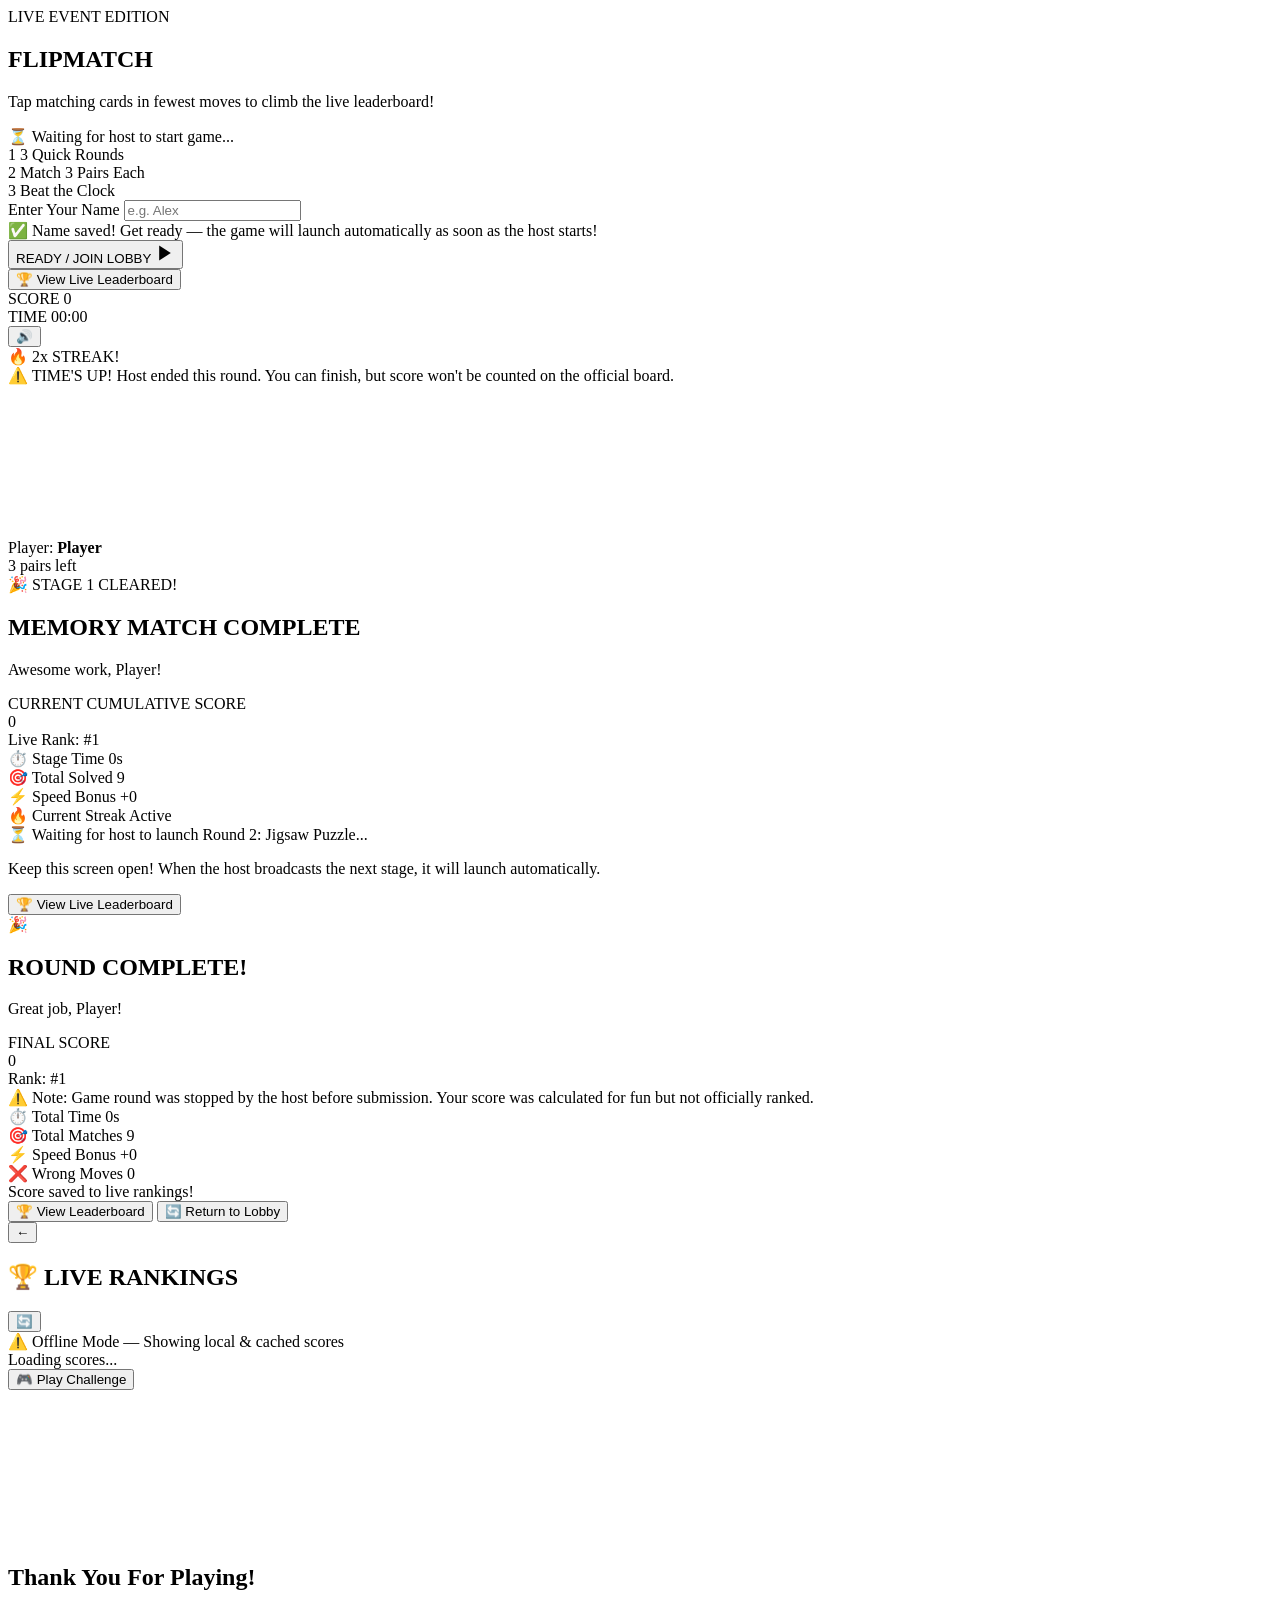
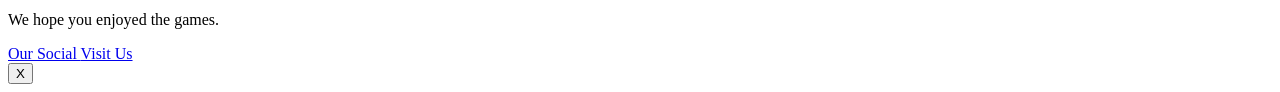
==== commit 15658548: "feat: implement 3-stage host broadcast endpoints and synchronized frontend assets" ====
--- a/frontend/index.html
+++ b/frontend/index.html
@@ -83,10 +83,6 @@
     <section id="screen-game" class="screen screen-hidden">
       <!-- Top HUD Header -->
       <header class="game-hud glass-bar">
-        <div class="hud-item hud-round">
-          <span class="hud-label">ROUND</span>
-          <span id="hud-round-text" class="hud-value highlight-accent">1/3</span>
-        </div>
         <div class="hud-item hud-score">
           <span class="hud-label">SCORE</span>
           <span id="hud-score-text" class="hud-value">0</span>
@@ -136,7 +132,60 @@
       </footer>
     </section>
 
-    <!-- Screen 3: Result Screen -->
+    <!-- Screen 3: Intermission Screen (Between Stages) -->
+    <section id="screen-intermission" class="screen screen-hidden">
+      <div class="glass-card intermission-card">
+        <div class="intermission-header">
+          <div class="stage-clear-badge" id="intermission-stage-badge">🎉 STAGE 1 CLEARED!</div>
+          <h2 class="intermission-title" id="intermission-title">MEMORY MATCH COMPLETE</h2>
+          <p class="intermission-player">Awesome work, <span id="intermission-player-name" class="highlight-text">Player</span>!</p>
+        </div>
+
+        <div class="score-display-box">
+          <span class="score-caption">CURRENT CUMULATIVE SCORE</span>
+          <div id="intermission-total-score" class="score-number-big">0</div>
+          <div id="intermission-live-rank" class="rank-badge">Live Rank: #1</div>
+        </div>
+
+        <!-- Stage Summary Breakdown -->
+        <div class="stats-breakdown">
+          <div class="stat-row">
+            <span class="stat-name">⏱️ Stage Time</span>
+            <span id="intermission-stage-time" class="stat-val">0s</span>
+          </div>
+          <div class="stat-row">
+            <span class="stat-name">🎯 Total Solved</span>
+            <span id="intermission-stage-matches" class="stat-val">9</span>
+          </div>
+          <div class="stat-row">
+            <span class="stat-name">⚡ Speed Bonus</span>
+            <span id="intermission-speed-bonus" class="stat-val">+0</span>
+          </div>
+          <div class="stat-row">
+            <span class="stat-name">🔥 Current Streak</span>
+            <span id="intermission-streak-val" class="stat-val">Active</span>
+          </div>
+        </div>
+
+        <!-- Pulsing Status Pill waiting for host broadcast -->
+        <div class="intermission-broadcast-pill" id="intermission-broadcast-pill">
+          <span class="pulse-indicator-dot"></span>
+          <span id="intermission-broadcast-text">⏳ Waiting for host to launch Round 2: Jigsaw Puzzle...</span>
+        </div>
+
+        <p class="intermission-hint">
+          Keep this screen open! When the host broadcasts the next stage, it will launch automatically.
+        </p>
+
+        <div class="intermission-actions">
+          <button id="btn-intermission-leaderboard" class="btn btn-secondary">
+            🏆 View Live Leaderboard
+          </button>
+        </div>
+      </div>
+    </section>
+
+    <!-- Screen 4: Grand Champion Victory / Result Screen -->
     <section id="screen-result" class="screen screen-hidden">
       <div class="glass-card result-card">
         <div class="result-header">
--- a/frontend/css/screens.css
+++ b/frontend/css/screens.css
@@ -579,3 +579,117 @@
   100% { width: 100%; }
 }
 
+/* --------------------------------------------------------------------------
+   Intermission Screen (Between Stages)
+   -------------------------------------------------------------------------- */
+.intermission-card {
+  width: 100%;
+  max-width: 410px;
+  text-align: center;
+  display: flex;
+  flex-direction: column;
+  gap: 14px;
+  animation: cardPopIn 0.4s cubic-bezier(0.16, 1, 0.3, 1);
+}
+
+@keyframes cardPopIn {
+  0% { transform: scale(0.92) translateY(12px); opacity: 0; }
+  100% { transform: scale(1) translateY(0); opacity: 1; }
+}
+
+.intermission-header {
+  display: flex;
+  flex-direction: column;
+  align-items: center;
+  gap: 4px;
+}
+
+.stage-clear-badge {
+  font-family: var(--font-heading);
+  font-size: 0.85rem;
+  font-weight: 900;
+  letter-spacing: 0.08em;
+  padding: 6px 18px;
+  border-radius: var(--radius-full);
+  background: linear-gradient(135deg, #fef08a, #facc15);
+  border: var(--border-thick);
+  box-shadow: var(--shadow-hard-sm);
+  color: #3b2412;
+  text-transform: uppercase;
+  animation: bounceSoft 2s infinite ease-in-out;
+}
+
+@keyframes bounceSoft {
+  0%, 100% { transform: translateY(0); }
+  50% { transform: translateY(-4px); }
+}
+
+.intermission-title {
+  font-family: var(--font-heading);
+  font-size: 1.6rem;
+  font-weight: 900;
+  letter-spacing: -0.01em;
+  color: var(--text-main);
+  margin-top: 4px;
+}
+
+.intermission-player {
+  font-size: 0.9rem;
+  color: var(--text-muted);
+  font-weight: 600;
+}
+
+.intermission-broadcast-pill {
+  width: 100%;
+  padding: 12px 16px;
+  border-radius: var(--radius-lg);
+  font-family: var(--font-heading);
+  font-size: 0.86rem;
+  font-weight: 800;
+  background: #fef3c7;
+  color: #92400e;
+  border: 2.5px solid #b45309;
+  box-shadow: 3px 3px 0px #b45309;
+  display: flex;
+  align-items: center;
+  justify-content: center;
+  gap: 10px;
+  text-align: center;
+  animation: pulseWaitingPill 2s infinite ease-in-out;
+}
+
+@keyframes pulseWaitingPill {
+  0%, 100% { transform: scale(1); box-shadow: 3px 3px 0px #b45309; }
+  50% { transform: scale(1.02); box-shadow: 4px 4px 0px #b45309; }
+}
+
+.pulse-indicator-dot {
+  width: 12px;
+  height: 12px;
+  border-radius: 50%;
+  background: #f59e0b;
+  border: 2px solid #92400e;
+  display: inline-block;
+  animation: pulseDot 1.2s infinite ease-in-out;
+}
+
+@keyframes pulseDot {
+  0%, 100% { transform: scale(0.9); opacity: 0.8; }
+  50% { transform: scale(1.3); opacity: 1; }
+}
+
+.intermission-hint {
+  font-size: 0.82rem;
+  font-weight: 600;
+  color: var(--text-muted);
+  line-height: 1.35;
+  margin: -2px 0 2px 0;
+}
+
+.intermission-actions {
+  display: flex;
+  flex-direction: column;
+  gap: 8px;
+}
+
+
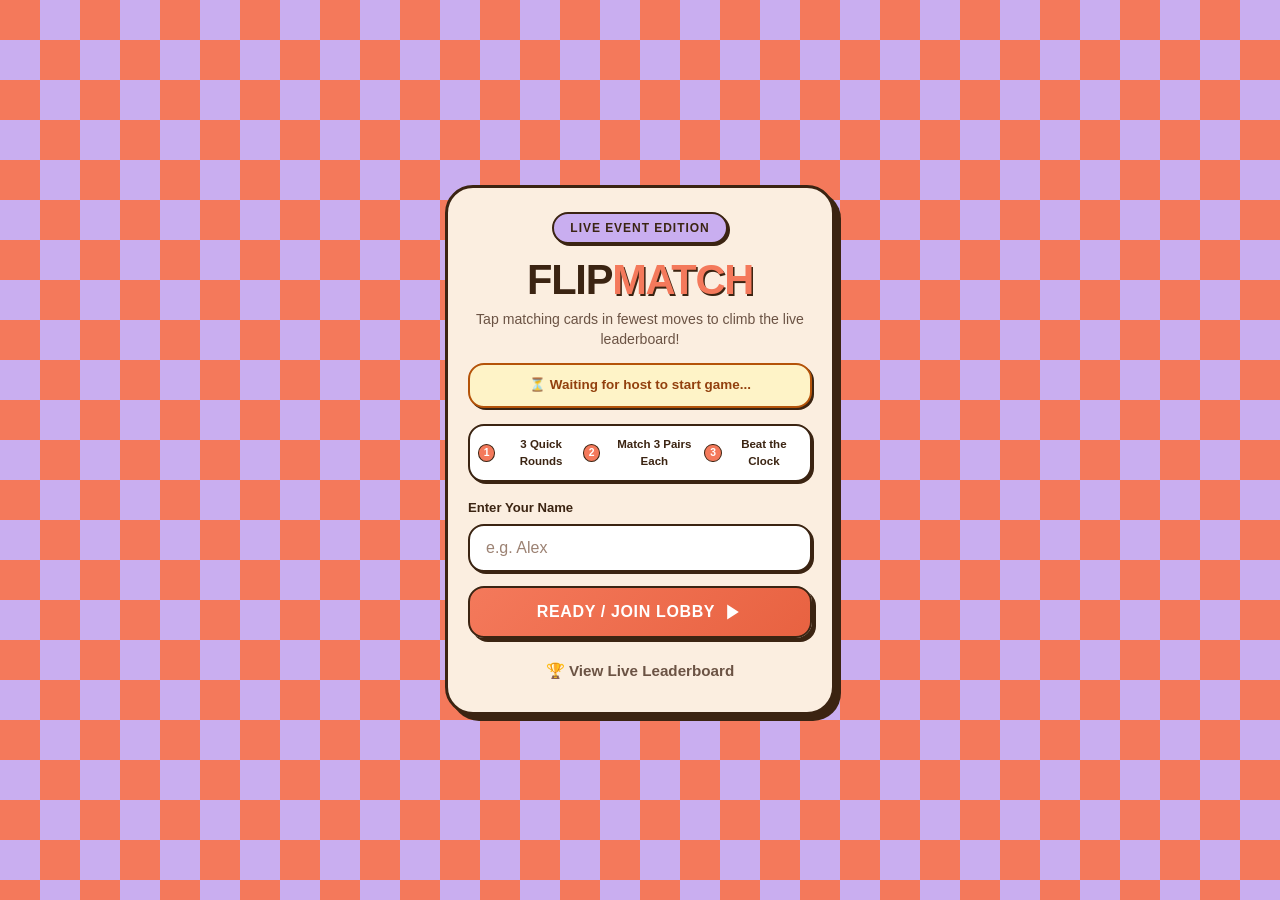
==== commit 9d42f5e8: "Fix game data sync, score route NameError, leaderboard rendering, socket events, and dynamic URL res" ====
--- a/frontend/index.html
+++ b/frontend/index.html
@@ -1,7 +1,6 @@
 <!DOCTYPE html>
 <html lang="en">
 <head>
-  <base href="/flipcard/">
   <meta charset="UTF-8">
   <meta name="viewport" content="width=device-width, initial-scale=1.0, maximum-scale=1.0, user-scalable=no">
   <meta name="description" content="Live Event Card Matching Game - Fast, fun, mobile-first memory challenge with live leaderboard rankings!">
